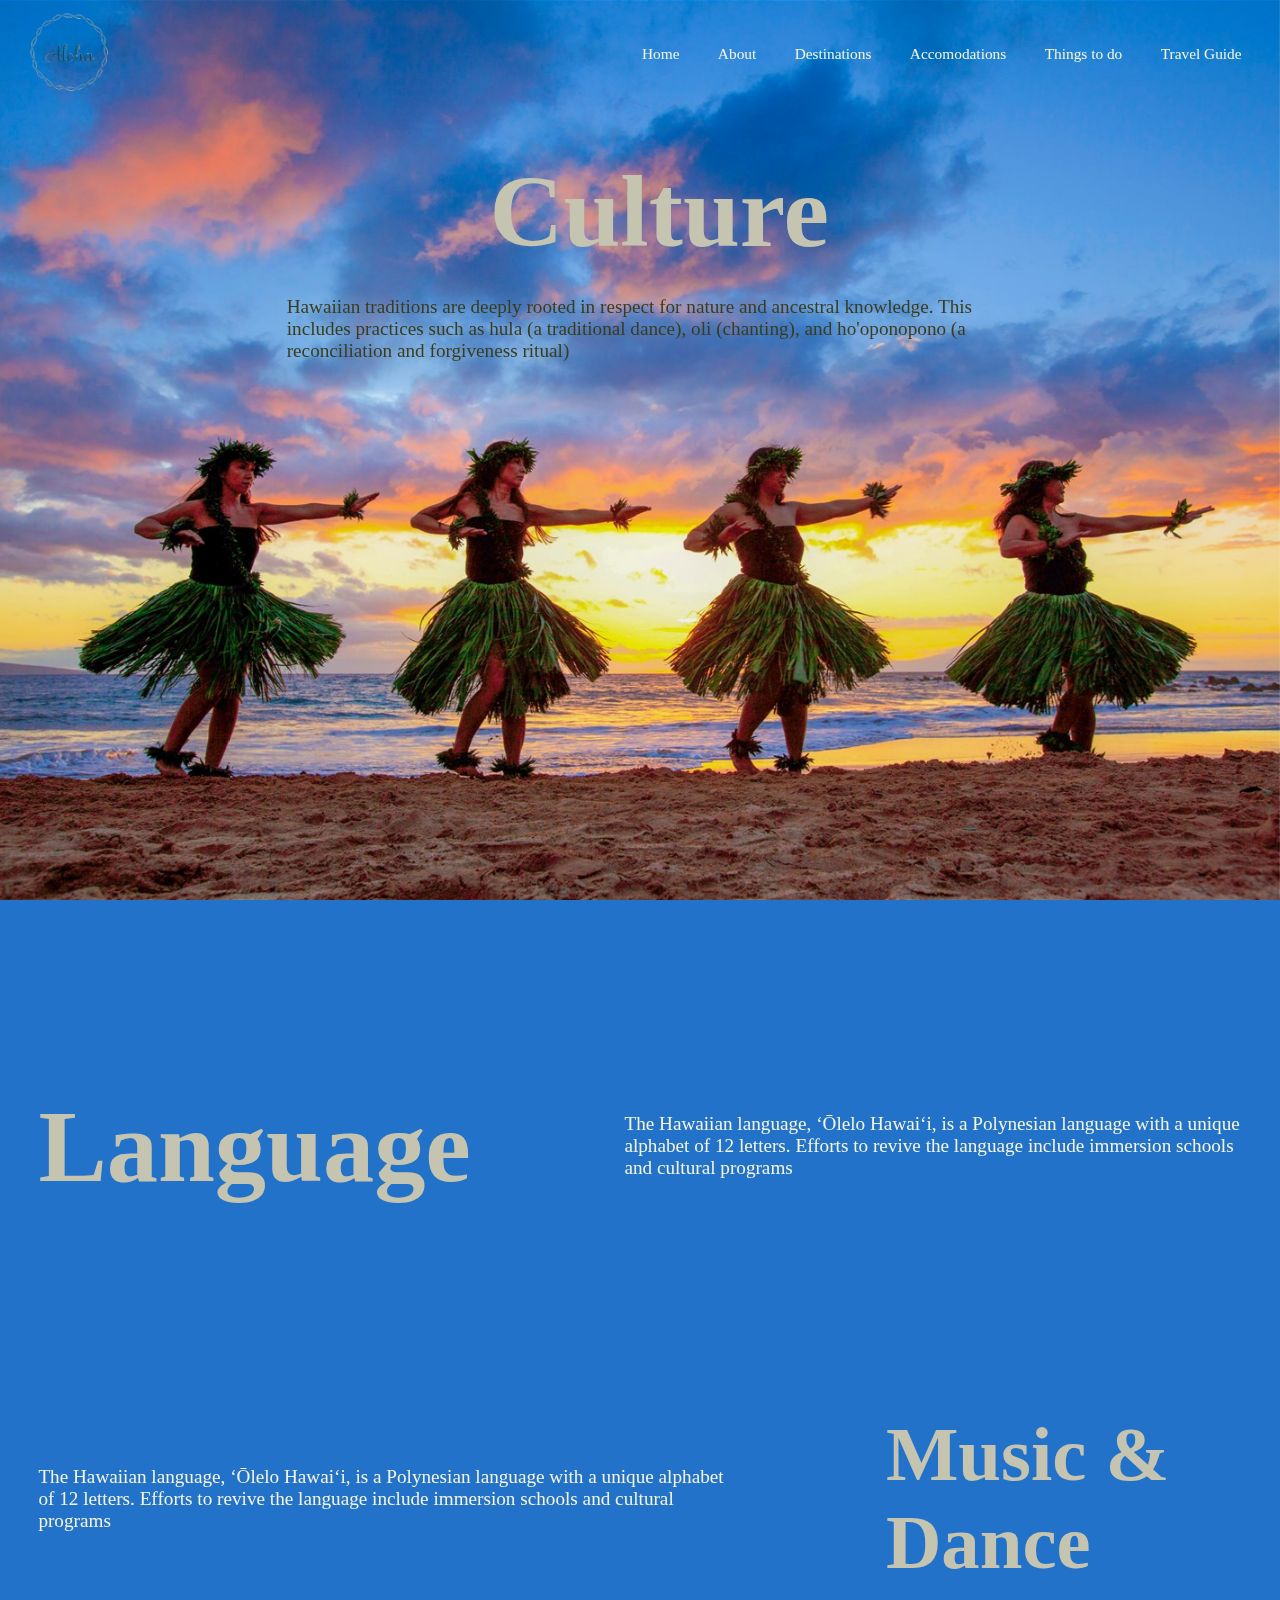
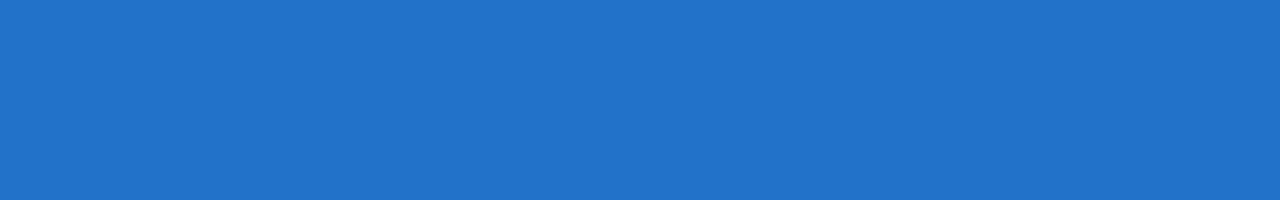
==== accomodations.html @ 01a37cb0 "update" ====
<!DOCTYPE html>
<html lang="en">
<head>
    <meta charset="UTF-8">
    <meta name="viewport" content="width=device-width, initial-scale=1.0">
    <title>Hawaii</title>
    <link rel="stylesheet" href="styles.css">

</head>
<body>

    <div id="main">
    
        <div id="page3">
            <img class="videobg" src="culture.jpeg" alt="dancing-women">
            
            <nav>
                <a><img src="Logo.png" alt="logo-of-hawaii"></a>
                <div class="nav-container">
                    <a class="anc" href="index.html">Home</a>
                    <div class="dropdown">
                    
                    <a class="anc" href="#">About</a>
                    <div class="dropdown-content">
                        <a class="anc" href="history.html">History</a>
                        <a class="anc" href="culture.html">Culture</a>
                    </div>
                </div>
                
                
                    <a class="anc" href="destinations.html">Destinations</a>
                    
                        
                    
                        <a class="anc" href="#">Accomodations</a>
                        
                        <div class="dropdown">
                            <a class="anc" href="#">Things to do</a>
                            <div class="dropdown-content">
                                <a class="anc" href="activities.html">Activities</a>
                                <a class="anc" href="food.html">Food and Dining</a>
                                <a class="anc" href="adventures.html">Adventures & Sports</a>
                            </div>
                        </div>
                
                            <div class="dropdown">
                                <a class="anc" href="#">Travel Guide</a>
                                <div class="dropdown-content">
                                    <a class="anc" href="travel.html">Travel Tips</a>
                                    <a class="anc" href="blogs.html">Blogs</a>
                                </div>
                            </div>
            
                
                </div>
                


            </nav>

            <div class="outcul">
            <div class="culcon">
                <h1 class="cul-h1">Culture</h1>

            <div class="tempcul">
            <!-- <img src="history.jpeg" alt="history"> -->
            <h2 class="cul-h2">Hawaiian traditions are deeply rooted in respect for nature and ancestral knowledge. This includes practices such as hula (a traditional dance), oli (chanting), and ho'oponopono (a reconciliation and forgiveness ritual)</h2>
                

            </div>
        </div>
    </div>
  

</div>

<div class="cul-ex">
    <div class="beautcul">
        <div class="culcon1">
            <h1 class="cul-h1">Language</h1>
            <div class="tempcul">
                <h2 class="cul-h2">The Hawaiian language, ʻŌlelo Hawaiʻi, is a Polynesian language with a unique alphabet of 12 letters. Efforts to revive the language include immersion schools and cultural programs
                </h2>
            </div>

        </div>

        <div class="culcon1">
            <h2 class="cul-h2">The Hawaiian language, ʻŌlelo Hawaiʻi, is a Polynesian language with a unique alphabet of 12 letters. Efforts to revive the language include immersion schools and cultural programs</h2>
                
            
            <div class="tempcul">
                 <h1 class="cul-h1-music">Music & Dance</h1>
                </div>
        </div>

    </div>
</div>








</div>

        </body>
        </html>
---- styles.css ----
*{
    margin: 0;
    padding: 0;
}




#page1{

   height: 100vh;

    position: relative;
    
   
 

}
.videobg{
    position: fixed; /* or absolute */
    top: 0;
    left: 0;
    width: 100%;
    height: 100%;
    object-fit: cover;
    z-index: -2;
}



.page2{

    min-height: 100vh;
    display: flex;
    justify-content: center;
    align-items: center;


}

.container{
    min-height: 100vh;
    display: flex;
    justify-content: center;
    align-items: center;
}

.containerpage1{
    width: 50%;
    display: flex;
    justify-content: center;
    align-items: center;
    flex-direction: column;
  

}
#main-text{
    font-size: 6vw;
    color: beige;
}

#side-text{
    font-size: 1vw;
    color: beige;
    font-weight: 500;
}

nav{
    display: flex;
    justify-content: space-between;
    width: 100vw;

    padding-top: 1vh;

    position: fixed;
    z-index: 100;
    height: 10vh;

}


nav img{
    height: 10vh;
    padding-left: 2vw;
 
}



nav a{
    text-decoration: none;
    color: beige;
    font-size: 1.2vw;
    border:  #fff; /* Add a white border */

    border-radius: 20px;
    z-index: 1000;
}
.anc:hover{
    color: white;
}

.nav-container{
    display: flex;
    align-items: center;
    gap : 3vw;
    padding: 3vw;
}



.animate-charcter
{
   text-transform: uppercase;
  background-image: linear-gradient(
    -225deg,
    #231557 0%,
    #44107a 29%,
    #ff1361 67%,
    #fff800 100%
  );
  background-size: auto auto;
  background-clip: border-box;
  background-size: 200% auto;
  color: #fff;
  background-clip: text;
  -webkit-background-clip: text;
  -webkit-text-fill-color: transparent;
  animation: textclip 2s linear infinite;
  display: inline-block;
  font-size: 5vw;


  
}


@keyframes textclip {
  to {
    background-position: 200% center;
  }
}



.dropdown {
    position: relative;
    display: inline-block;
  }
  
  .dropdown-content {
    display: none;
    min-width: 5vw;
    box-shadow: 0px 8px 16px 0px rgba(0,0,0,0.2);
  
  
    padding-top: 3vh;
    z-index: 1;
  }
  
  .dropdown:hover .dropdown-content {
    display: flex;
    flex-direction: column;
    position: absolute;
    justify-content: center;

    gap: 3vh;

  }
  .histcon{
    min-height: 100vh;
    display: flex;
    align-items: center;
    justify-content: center;
    gap: 15vw;
    padding-left: 5vw;
    padding-right: 5vw;
   
  }



  .histcon p{
    font-weight: 800;
    font-size: 1.5vw;
    color: beige;

  }
  .temphist h1{
    font-size: 2.5vw;
    color:beige;
    
  }

  .histcon img{
    width: 50%;
    height: 50%;
  }

#page3{
   
    min-height: 100vh;
    position: relative;
  }

.geog{
    min-height: 100vh;
    background-image: linear-gradient( rgb(196, 141, 3),rgba(255, 153, 0, 0.708));
    display: flex;
    justify-content: center;
    align-items: center;


}
#history-pic{
 
        position: fixed; 
        top: 0;
        left: 0;
        width: 100%;
        height: 100%;
        object-fit: cover;
        z-index: -2;


}
.temphist{
    display: flex;
    flex-direction: column;
    align-items: center;
    gap: 5vh;
    width: 60%;
    border: 5px ridge rgba(185, 123, 7, 0.764);
    border-radius: 20px;
    background-color: #a37217c0;
    padding: 2vw;
}
.geog p{
    font-weight: 800;
    font-size: 1.5vw;
    color: beige;

  }

  .temphist:hover{
    background-color:#ae6b00; ;
  }

  .culcon{
    display: flex;
    justify-content: center;
    align-items: center;
    flex-direction: column;
    min-height: 60vh;

    padding-left: 3vw;
  }
  .cul-h1{
    font-size: 8vw;
    color: rgb(196, 196, 177);
  }
  .outcul{
    min-height: 100vh;
  }

  .tempcul{
    display: flex;
    flex-direction: column;
    align-items: center;

    width: 60%;
    border: 0px ridge rgb(7, 155, 185);
    border-radius: 20px;
    padding: 2vw;
  }

  .cul-h2{
    font-size:1.5vw;
    font-weight: 500;
    color: rgb(60, 60, 29);

  }

  .culcon1{
    display: flex;
    justify-content: center;
    align-items: center;
    gap: 10vw;
    padding-left: 3vw;
  }


  .cul-ex{
    display: flex;
    background-color: rgba(2, 94, 193, 0.876);
    min-height: 100vh;
  }
  .cul-ex h2{
    color: beige;
  }
  .beautcul{

    min-height: 100vh;
    gap: 20vh;
    display: flex;
    flex-direction: column;
    justify-content: center;
    align-items: center;
  }
  .cul-h1-music{
    font-size: 6vw;
    color: rgb(196, 196, 177);

  }
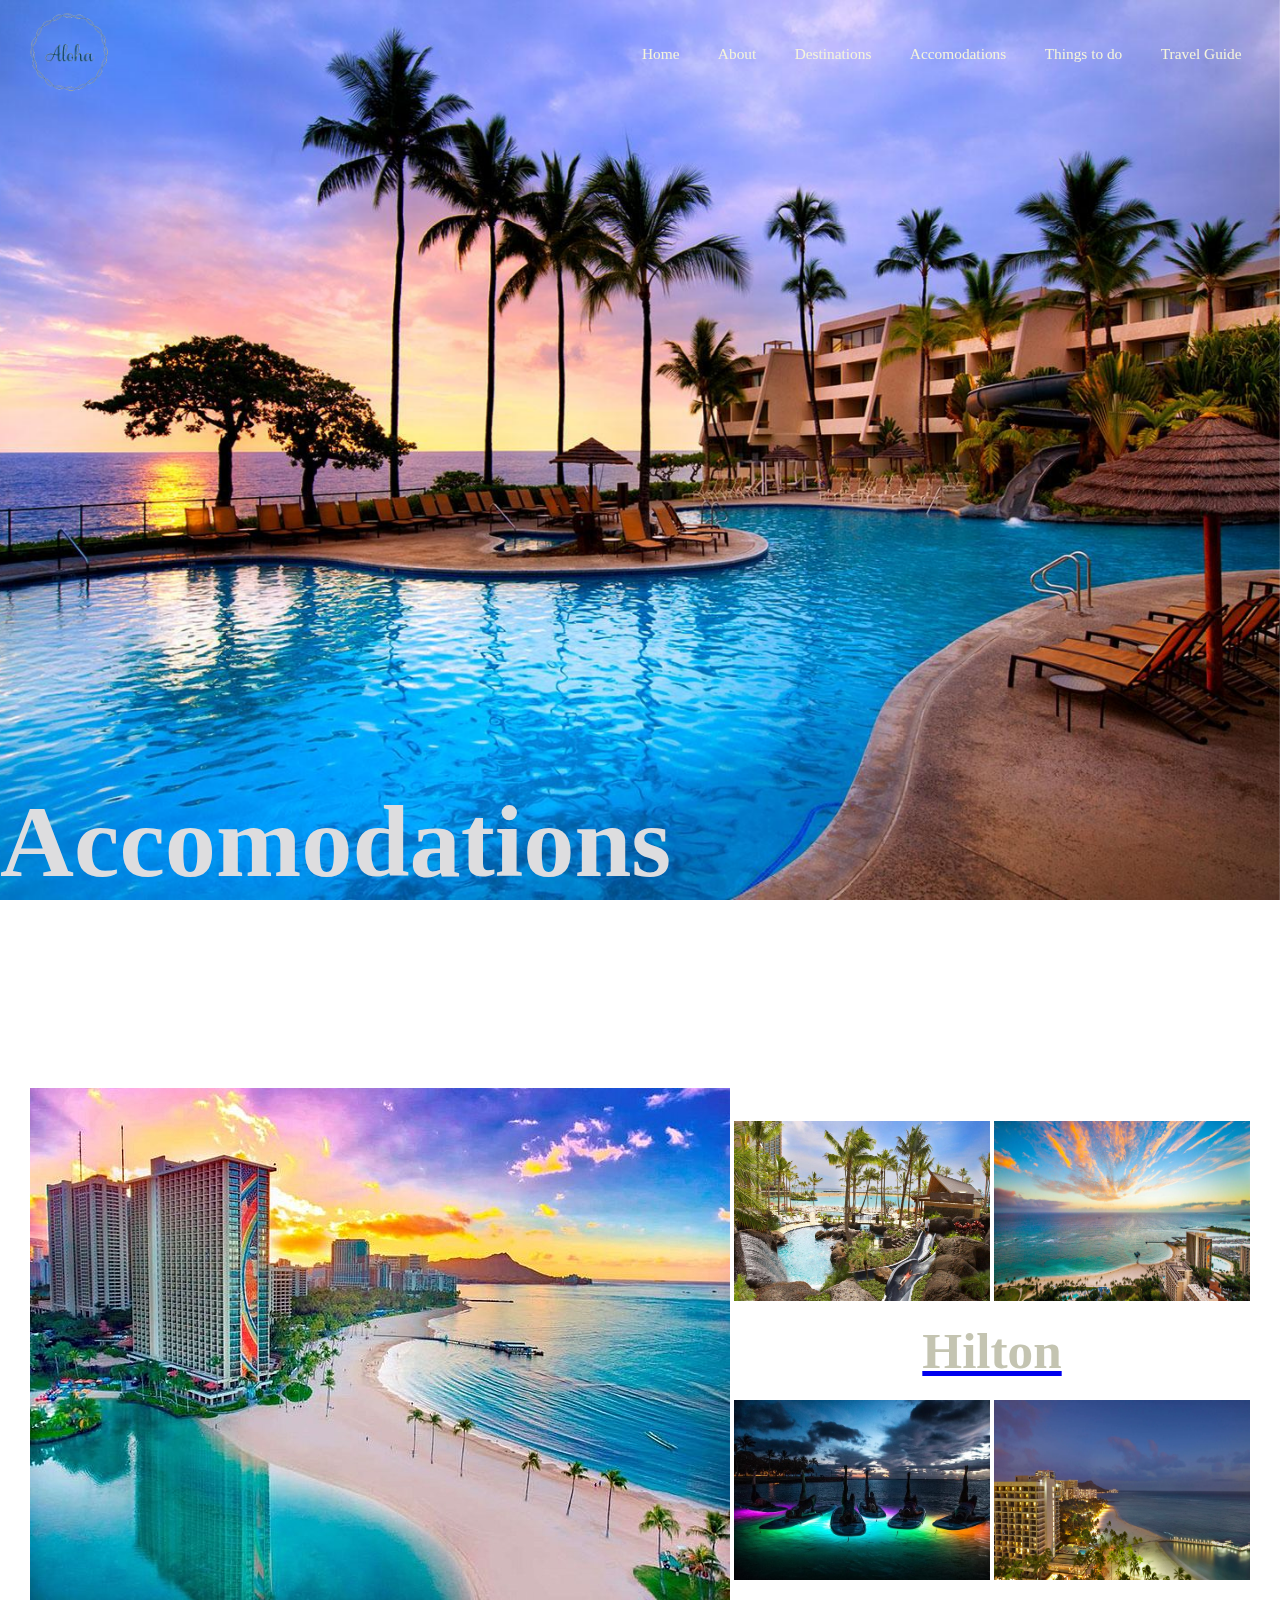
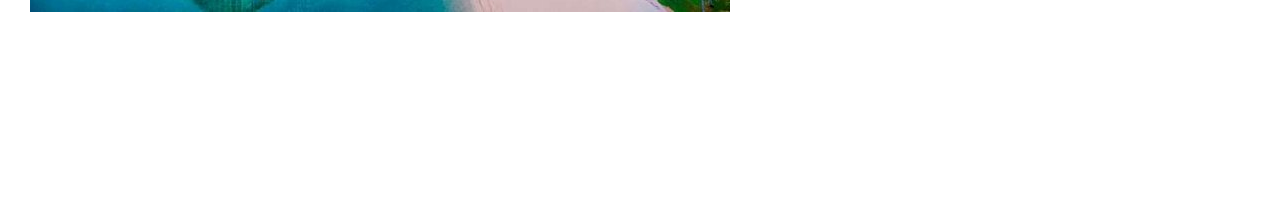
==== commit 981eadbb: "hilton added" ====
--- a/accomodations.html
+++ b/accomodations.html
@@ -1,112 +1,84 @@
+<!DOCTYPE html>
+<html lang="en">
+   <head>
+      <meta charset="UTF-8">
+      <meta name="viewport" content="width=device-width, initial-scale=1.0">
+      <title>Hawaii</title>
+      <link rel="stylesheet" href="styles.css">
+   </head>
+   <body>
+      <div id="main">
+         <div id="page3">
+            <img class="videobg" src="accomodation.jpeg" alt="dancing-women">
+            <nav>
+               <a><img src="Logo.png" alt="logo-of-hawaii"></a>
+               <div class="nav-container">
+                  <a class="anc" href="index.html">Home</a>
+                  <div class="dropdown">
+                     <a class="anc" href="#">About</a>
+                     <div class="dropdown-content">
+                        <a class="anc" href="history.html">History</a>
+                        <a class="anc" href="culture.html">Culture</a>
+                     </div>
+                  </div>
+                  <a class="anc" href="destinations.html">Destinations</a>
+                  <a class="anc" href="#">Accomodations</a>
+                  <div class="dropdown">
+                     <a class="anc" href="#">Things to do</a>
+                     <div class="dropdown-content">
+                        <a class="anc" href="activities.html">Activities</a>
+                        <a class="anc" href="food.html">Food and Dining</a>
+                        <a class="anc" href="adventures.html">Adventures & Sports</a>
+                     </div>
+                  </div>
+                  <div class="dropdown">
+                     <a class="anc" href="#">Travel Guide</a>
+                     <div class="dropdown-content">
+                        <a class="anc" href="travel.html">Travel Tips</a>
+                        <a class="anc" href="blogs.html">Blogs</a>
+                     </div>
+                  </div>
+               </div>
+            </nav>
+
+            <div class="outaccom">
+               <div class="accomcon">
+                  <h1 class="cul-h1">Accomodations</h1>
+               </div>
+            </div>
+         </div>
 
 
-<!DOCTYPE html>
-<html lang="en">
-<head>
-    <meta charset="UTF-8">
-    <meta name="viewport" content="width=device-width, initial-scale=1.0">
-    <title>Hawaii</title>
-    <link rel="stylesheet" href="styles.css">
+         <div class="accom-ex">
+            <div class="beauthil">
+            
+                <img id="hilton" src="hilton.jpeg" alt="history">
+                
+                <div class="hil">
+                
+                    <div class="hil1">
+                    <img src="hilton1.jpeg" alt="hotel">
+                    <img src="hilton2.jpeg" alt="hotel-skyline">
+                    </div>
 
-</head>
-<body>
-
-    <div id="main">
-    
-        <div id="page3">
-            <img class="videobg" src="culture.jpeg" alt="dancing-women">
+                <a href="https://www.hilton.com/en/locations/usa/hawaii/"><h2>Hilton</h2></a>
+                    <div class="hil2">
+                    <img src="hilton3.jpeg" alt="hotel">
+                    <img src="hilton4.webp" alt="hotel-skyline">
+                
+                    </div>
             
-            <nav>
-                <a><img src="Logo.png" alt="logo-of-hawaii"></a>
-                <div class="nav-container">
-                    <a class="anc" href="index.html">Home</a>
-                    <div class="dropdown">
-                    
-                    <a class="anc" href="#">About</a>
-                    <div class="dropdown-content">
-                        <a class="anc" href="history.html">History</a>
-                        <a class="anc" href="culture.html">Culture</a>
-                    </div>
                 </div>
-                
-                
-                    <a class="anc" href="destinations.html">Destinations</a>
-                    
-                        
-                    
-                        <a class="anc" href="#">Accomodations</a>
-                        
-                        <div class="dropdown">
-                            <a class="anc" href="#">Things to do</a>
-                            <div class="dropdown-content">
-                                <a class="anc" href="activities.html">Activities</a>
-                                <a class="anc" href="food.html">Food and Dining</a>
-                                <a class="anc" href="adventures.html">Adventures & Sports</a>
-                            </div>
-                        </div>
-                
-                            <div class="dropdown">
-                                <a class="anc" href="#">Travel Guide</a>
-                                <div class="dropdown-content">
-                                    <a class="anc" href="travel.html">Travel Tips</a>
-                                    <a class="anc" href="blogs.html">Blogs</a>
-                                </div>
-                            </div>
             
-                
-                </div>
-                
-
-
-            </nav>
-
-            <div class="outcul">
-            <div class="culcon">
-                <h1 class="cul-h1">Culture</h1>
-
-            <div class="tempcul">
-            <!-- <img src="history.jpeg" alt="history"> -->
-            <h2 class="cul-h2">Hawaiian traditions are deeply rooted in respect for nature and ancestral knowledge. This includes practices such as hula (a traditional dance), oli (chanting), and ho'oponopono (a reconciliation and forgiveness ritual)</h2>
-                
-
-            </div>
-        </div>
-    </div>
-  
-
-</div>
-
-<div class="cul-ex">
-    <div class="beautcul">
-        <div class="culcon1">
-            <h1 class="cul-h1">Language</h1>
-            <div class="tempcul">
-                <h2 class="cul-h2">The Hawaiian language, ʻŌlelo Hawaiʻi, is a Polynesian language with a unique alphabet of 12 letters. Efforts to revive the language include immersion schools and cultural programs
-                </h2>
             </div>
 
+          
+            
+         
+        
         </div>
-
-        <div class="culcon1">
-            <h2 class="cul-h2">The Hawaiian language, ʻŌlelo Hawaiʻi, is a Polynesian language with a unique alphabet of 12 letters. Efforts to revive the language include immersion schools and cultural programs</h2>
-                
-            
-            <div class="tempcul">
-                 <h1 class="cul-h1-music">Music & Dance</h1>
-                </div>
-        </div>
-
+      
+        
     </div>
-</div>
-
-
-
-
-
-
-
-
-</div>
-
-        </body>
-        </html>+   </body>
+</html>--- a/styles.css
+++ b/styles.css
@@ -311,4 +311,70 @@
     font-size: 6vw;
     color: rgb(196, 196, 177);
 
-  }+  }
+
+.outaccom{
+  min-height: 100vh;
+  display: flex;
+  align-items: flex-end;
+}
+.outaccom h1{
+  color: #dddddf;
+  font-family:Cambria, Cochin, Georgia, Times, 'Times New Roman', serif
+}
+
+.hil1{
+  display: flex;
+
+
+}
+.hil1 img{
+  width: 20vw;
+  height: 20vh;
+}
+.hil2{
+  display: flex;
+
+
+}
+.hil2 img{
+  width: 20vw;
+  height: 20vh;
+}
+
+
+
+
+
+.hil{
+  display: flex;
+  flex-direction: column;
+  gap: 2vh;
+  align-items: center;
+}
+.hil h2{
+  font-size: 4vw;
+  color: rgb(196, 196, 177);
+
+}
+
+.accomex{
+  min-height: 100vh;
+
+  background-color: rgba(2, 94, 193, 0.876);
+ 
+}
+.beauthil{
+  display: flex;
+  min-height: 100vh;
+  justify-content: center;
+  align-items: center;
+  flex-direction: row;
+
+}
+
+.beauthil img{
+
+  border: 2px solid white;
+
+}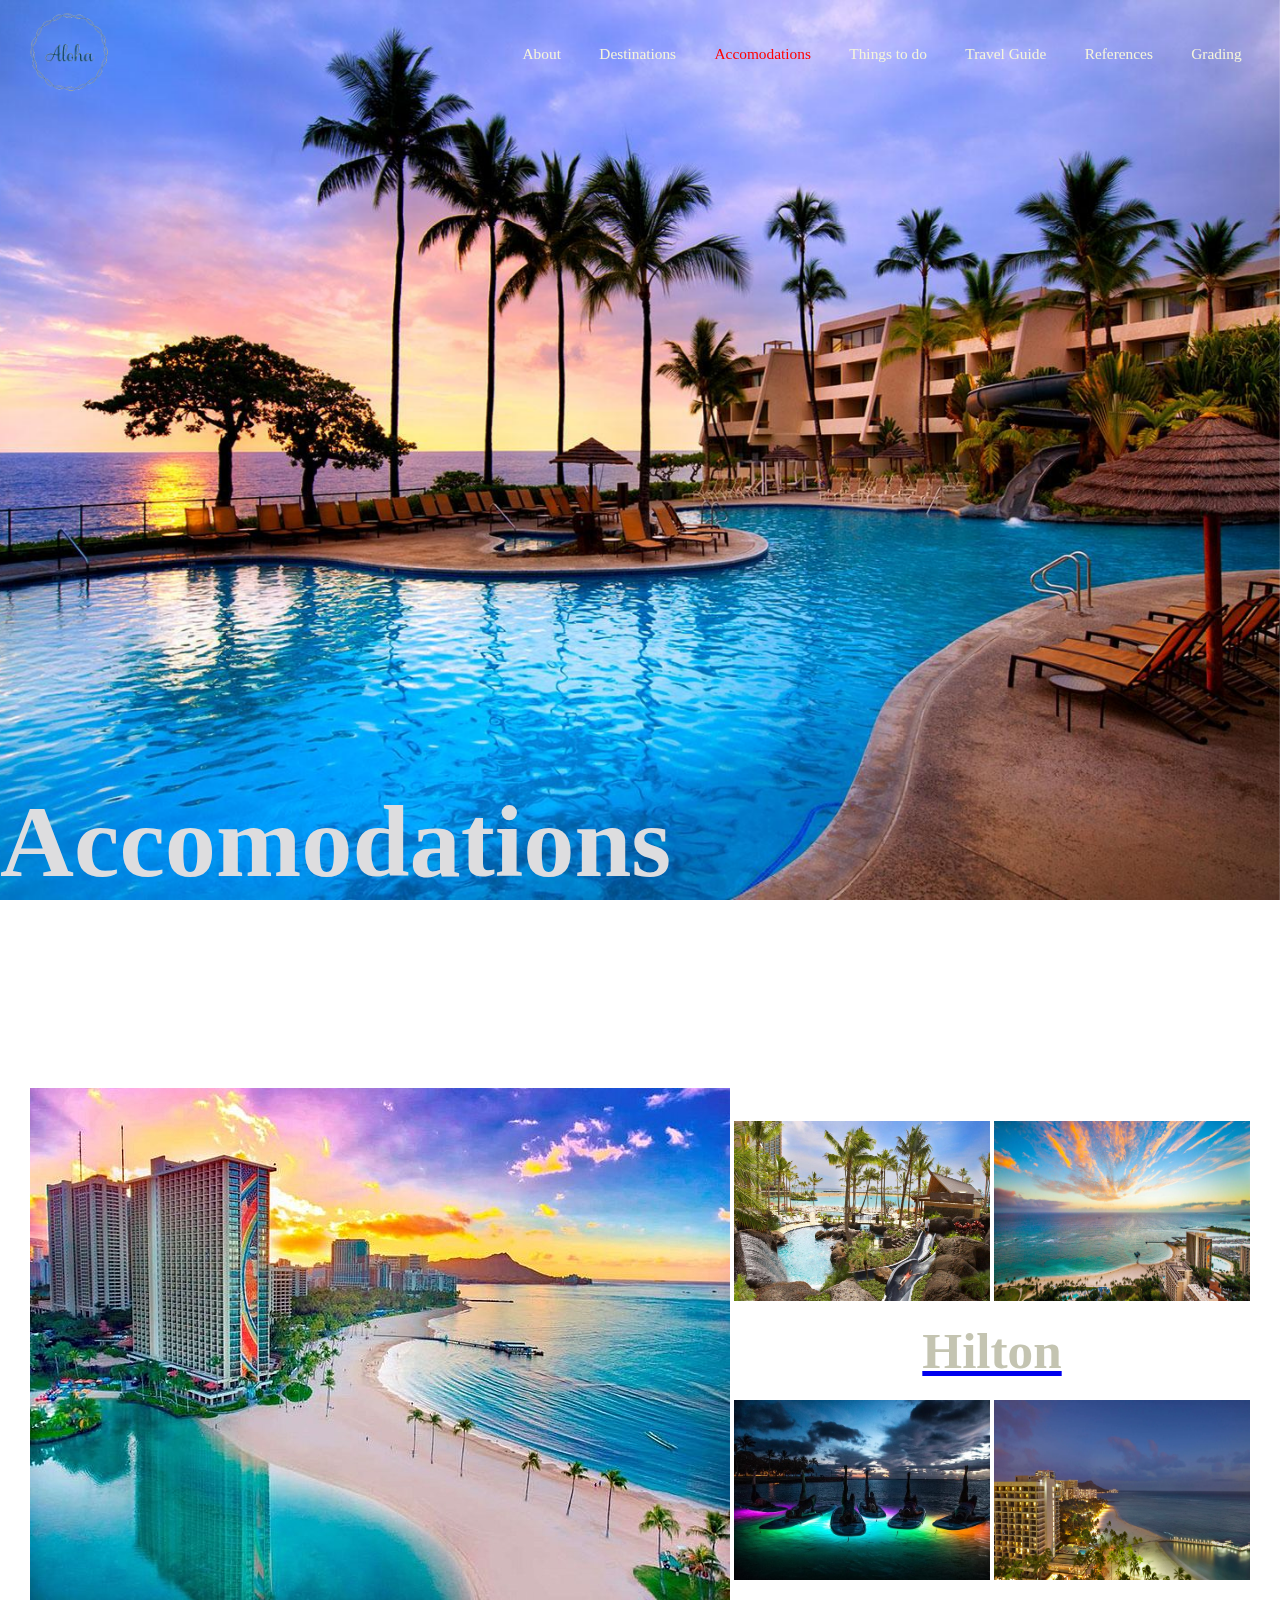
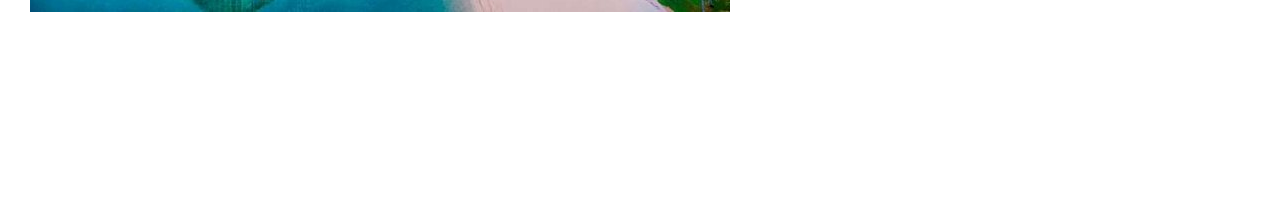
==== commit 84bcca9d: "loads of changes" ====
--- a/accomodations.html
+++ b/accomodations.html
@@ -4,43 +4,59 @@
       <meta charset="UTF-8">
       <meta name="viewport" content="width=device-width, initial-scale=1.0">
       <title>Hawaii</title>
-      <link rel="stylesheet" href="styles.css">
+      <link rel="stylesheet" href="css/styles.css">
    </head>
    <body>
       <div id="main">
          <div id="page3">
-            <img class="videobg" src="accomodation.jpeg" alt="dancing-women">
+            <img class="videobg" src="media/images/accomodation.jpeg" alt="dancing-women">
+            
             <nav>
-               <a><img src="Logo.png" alt="logo-of-hawaii"></a>
+               <a><img src="media/images/Logo.png" alt="logo-of-hawaii"></a>
                <div class="nav-container">
-                  <a class="anc" href="index.html">Home</a>
-                  <div class="dropdown">
-                     <a class="anc" href="#">About</a>
-                     <div class="dropdown-content">
-                        <a class="anc" href="history.html">History</a>
-                        <a class="anc" href="culture.html">Culture</a>
-                     </div>
-                  </div>
-                  <a class="anc" href="destinations.html">Destinations</a>
-                  <a class="anc" href="#">Accomodations</a>
-                  <div class="dropdown">
-                     <a class="anc" href="#">Things to do</a>
-                     <div class="dropdown-content">
-                        <a class="anc" href="activities.html">Activities</a>
-                        <a class="anc" href="food.html">Food and Dining</a>
-                        <a class="anc" href="adventures.html">Adventures & Sports</a>
-                     </div>
-                  </div>
-                  <div class="dropdown">
-                     <a class="anc" href="#">Travel Guide</a>
-                     <div class="dropdown-content">
-                        <a class="anc" href="travel.html">Travel Tips</a>
-                        <a class="anc" href="blogs.html">Blogs</a>
-                     </div>
-                  </div>
+                   <div class="dropdown">
+                   <a class="anc" href="#">About</a>
+                   <div class="dropdown-content">
+                       <a class="anc" href="history.html">History</a>
+                       <a class="anc" href="culture.html">Culture</a>
+                   </div>
                </div>
-            </nav>
+               
+               <div class="dropdown">
+                   <a class="anc" href="#">Destinations</a>
+                   <div class="dropdown-content">
+                       <a class="anc" href="maui.html">Maui</a>
+                       <a class="anc" href="oahu.html">Oahu</a>
+                   </div>
+               </div>
+               
+                       <a id="active-a"  class="anc" href="accomodations.html">Accomodations</a>
+                    
+                       <div class="dropdown">
+                           <a class="anc" href="#">Things to do</a>
+                           <div class="dropdown-content">
+                               <a class="anc" href="activities.html">Activities</a>
+                               <a class="anc" href="food.html">Food and Dining</a>
+                               <a class="anc" href="adventures.html">Adventures & Sports</a>
+                           </div>
+                       </div>
+               
+                           <div class="dropdown">
+                               <a class="anc" href="#">Travel Guide</a>
+                               <div class="dropdown-content">
+                                   <a class="anc" href="#">Travel Tips</a>
+                                   <a class="anc" href="#">Blogs</a>
+                               </div>
+                           </div>
 
+                           <a class="anc" href="references.html">References</a>
+                           <a class="anc" href="grading.html">Grading</a>
+               
+               </div>
+              
+
+
+           </nav>
             <div class="outaccom">
                <div class="accomcon">
                   <h1 class="cul-h1">Accomodations</h1>
@@ -52,19 +68,19 @@
          <div class="accom-ex">
             <div class="beauthil">
             
-                <img id="hilton" src="hilton.jpeg" alt="history">
+                <img id="hilton" src="media/images/hilton.jpeg" alt="history">
                 
                 <div class="hil">
                 
                     <div class="hil1">
-                    <img src="hilton1.jpeg" alt="hotel">
-                    <img src="hilton2.jpeg" alt="hotel-skyline">
+                    <img src="media/images/hilton1.jpeg" alt="hotel">
+                    <img src="media/images/hilton2.jpeg" alt="hotel-skyline">
                     </div>
 
                 <a href="https://www.hilton.com/en/locations/usa/hawaii/"><h2>Hilton</h2></a>
                     <div class="hil2">
-                    <img src="hilton3.jpeg" alt="hotel">
-                    <img src="hilton4.webp" alt="hotel-skyline">
+                    <img src="media/images/hilton3.jpeg" alt="hotel">
+                    <img src="media/images/hilton4.webp" alt="hotel-skyline">
                 
                     </div>
             
--- a/css/styles.css
+++ b/css/styles.css
@@ -0,0 +1,449 @@
+*{
+    margin: 0;
+    padding: 0;
+}
+
+
+
+#active-a{
+  color:red
+}
+#page1{
+
+   height: 100vh;
+
+    position: relative;
+    
+   
+ 
+
+}
+.videobg{
+    position: fixed; /* or absolute */
+    top: 0;
+    left: 0;
+    width: 100%;
+    height: 100%;
+    object-fit: cover;
+    z-index: -2;
+}
+
+
+
+.page2{
+
+    min-height: 100vh;
+    display: flex;
+    justify-content: center;
+    align-items: center;
+
+
+}
+
+.container{
+    min-height: 100vh;
+    display: flex;
+    justify-content: center;
+    align-items: center;
+}
+
+.containerpage1{
+    width: 50%;
+    display: flex;
+    justify-content: center;
+    align-items: center;
+    flex-direction: column;
+  
+
+}
+#main-text{
+    font-size: 6vw;
+    color: beige;
+}
+
+#side-text{
+    font-size: 1vw;
+    color: beige;
+    font-weight: 500;
+}
+
+nav{
+    display: flex;
+    justify-content: space-between;
+    width: 100vw;
+
+    padding-top: 1vh;
+
+    position: fixed;
+    z-index: 100;
+    height: 10vh;
+
+}
+
+
+nav img{
+    height: 10vh;
+    padding-left: 2vw;
+ 
+}
+
+
+
+nav a{
+    text-decoration: none;
+    color: beige;
+    font-size: 1.2vw;
+    border:  #fff; /* Add a white border */
+
+    border-radius: 20px;
+    z-index: 1000;
+}
+.anc:hover{
+    color: white;
+}
+
+.nav-container{
+    display: flex;
+    align-items: center;
+    gap : 3vw;
+    padding: 3vw;
+}
+
+
+
+.animate-charcter
+{
+   text-transform: uppercase;
+  background-image: linear-gradient(
+    -225deg,
+    #231557 0%,
+    #44107a 29%,
+    #ff1361 67%,
+    #fff800 100%
+  );
+  background-size: auto auto;
+  background-clip: border-box;
+  background-size: 200% auto;
+  color: #fff;
+  background-clip: text;
+  -webkit-background-clip: text;
+  -webkit-text-fill-color: transparent;
+  animation: textclip 2s linear infinite;
+  display: inline-block;
+  font-size: 5vw;
+
+
+  
+}
+
+
+@keyframes textclip {
+  to {
+    background-position: 200% center;
+  }
+}
+
+
+
+.dropdown {
+    position: relative;
+    display: inline-block;
+  }
+  
+  .dropdown-content {
+    display: none;
+    min-width: 5vw;
+    box-shadow: 0px 8px 16px 0px rgba(0,0,0,0.2);
+  
+  
+    padding-top: 3vh;
+    z-index: 1;
+  }
+  
+  .dropdown:hover .dropdown-content {
+    display: flex;
+    flex-direction: column;
+    position: absolute;
+    justify-content: center;
+
+    gap: 3vh;
+
+  }
+  .histcon{
+    min-height: 100vh;
+    display: flex;
+    align-items: center;
+    justify-content: center;
+    gap: 15vw;
+    padding-left: 5vw;
+    padding-right: 5vw;
+   
+  }
+
+
+
+  .histcon p{
+    font-weight: 800;
+    font-size: 1.5vw;
+    color: beige;
+
+  }
+  .temphist h1{
+    font-size: 2.5vw;
+    color:beige;
+    
+  }
+
+  .histcon img{
+    width: 50%;
+    height: 50%;
+  }
+
+#page3{
+   
+    min-height: 100vh;
+    position: relative;
+  }
+
+.geog{
+    min-height: 100vh;
+    background-image: linear-gradient( rgb(196, 141, 3),rgba(255, 153, 0, 0.708));
+    display: flex;
+    justify-content: center;
+    align-items: center;
+
+
+}
+#history-pic{
+ 
+        position: fixed; 
+        top: 0;
+        left: 0;
+        width: 100%;
+        height: 100%;
+        object-fit: cover;
+        z-index: -2;
+
+
+}
+.temphist{
+    display: flex;
+    flex-direction: column;
+    align-items: center;
+    gap: 5vh;
+    width: 60%;
+    border: 5px ridge rgba(185, 123, 7, 0.764);
+    border-radius: 20px;
+    background-color: #a37217c0;
+    padding: 2vw;
+}
+.geog p{
+    font-weight: 800;
+    font-size: 1.5vw;
+    color: beige;
+
+  }
+
+  .temphist:hover{
+    background-color:#ae6b00; ;
+  }
+
+  .culcon{
+    display: flex;
+    justify-content: center;
+    align-items: center;
+    flex-direction: column;
+    min-height: 60vh;
+
+    padding-left: 3vw;
+  }
+  .cul-h1{
+    font-size: 8vw;
+    color: rgb(196, 196, 177);
+  }
+  .outcul{
+    min-height: 100vh;
+  }
+
+  .tempcul{
+    display: flex;
+    flex-direction: column;
+    align-items: center;
+
+    width: 60%;
+    border: 0px ridge rgb(7, 155, 185);
+    border-radius: 20px;
+    padding: 2vw;
+  }
+
+  .cul-h2{
+    font-size:1.5vw;
+    font-weight: 500;
+    color: rgb(60, 60, 29);
+
+  }
+
+  .culcon1{
+    display: flex;
+    justify-content: center;
+    align-items: center;
+    gap: 10vw;
+    padding-left: 3vw;
+  }
+
+
+  .cul-ex{
+    display: flex;
+    background-color: rgba(2, 94, 193, 0.876);
+    min-height: 100vh;
+  }
+  .cul-ex h2{
+    color: beige;
+  }
+  .beautcul{
+
+    min-height: 100vh;
+    gap: 20vh;
+    display: flex;
+    flex-direction: column;
+    justify-content: center;
+    align-items: center;
+  }
+  .cul-h1-music{
+    font-size: 6vw;
+    color: rgb(196, 196, 177);
+
+  }
+
+.outaccom{
+  min-height: 100vh;
+  display: flex;
+  align-items: flex-end;
+}
+.outaccom h1{
+  color: #dddddf;
+  font-family:Cambria, Cochin, Georgia, Times, 'Times New Roman', serif
+}
+
+.hil1{
+  display: flex;
+
+
+}
+.hil1 img{
+  width: 20vw;
+  height: 20vh;
+}
+.hil2{
+  display: flex;
+
+
+}
+.hil2 img{
+  width: 20vw;
+  height: 20vh;
+}
+
+
+
+
+
+.hil{
+  display: flex;
+  flex-direction: column;
+  gap: 2vh;
+  align-items: center;
+}
+.hil h2{
+  font-size: 4vw;
+  color: rgb(196, 196, 177);
+
+}
+
+.accomex{
+  min-height: 100vh;
+
+  background-color: rgba(2, 94, 193, 0.876);
+ 
+}
+.beauthil{
+  display: flex;
+  min-height: 100vh;
+  justify-content: center;
+  align-items: center;
+  flex-direction: row;
+
+}
+
+.beauthil img{
+
+  border: 2px solid white;
+
+}
+.maui{
+ height: 100vh;
+}
+
+
+.mauicontainer{
+  display: flex;
+  height: 100vh;
+  align-items: flex-end;
+  padding-left: 10vw;
+
+
+}
+
+.maui2{
+  display: flex;
+min-height: 100vh;
+background-image: linear-gradient(rgba(0, 128, 0, 0.391),rgb(6, 83, 0));
+justify-content: center;
+align-items: center;
+gap: 10vw;
+padding: 3vw;
+}
+
+.maui2 img{
+  height: 15vw;
+  width: 25vw;
+  border: 5px ridge ;
+}
+
+.maui h1{
+  font-size: 10vw;
+  color: beige;
+  font-weight: 800;
+  text-shadow: 2px 2px #a8a8a8;
+
+}
+
+.maui p{
+  font-size: 1.5vw;
+  color: beige;
+
+}
+
+.oahu{
+  min-height: 100vh;
+   min-width: 100vw;
+ 
+ }
+
+.oahu h1{
+  font-size: 10vw;
+  color: beige;
+  font-weight: 800;
+  text-shadow: 2px 2px #a8a8a8;
+}
+
+.oahucontainer{
+  display: flex;
+  min-height: 100vh;
+justify-content: center;
+flex-direction: column;
+padding-top: 20vh;
+width: 40%;
+  
+  padding-left: 10vw;
+}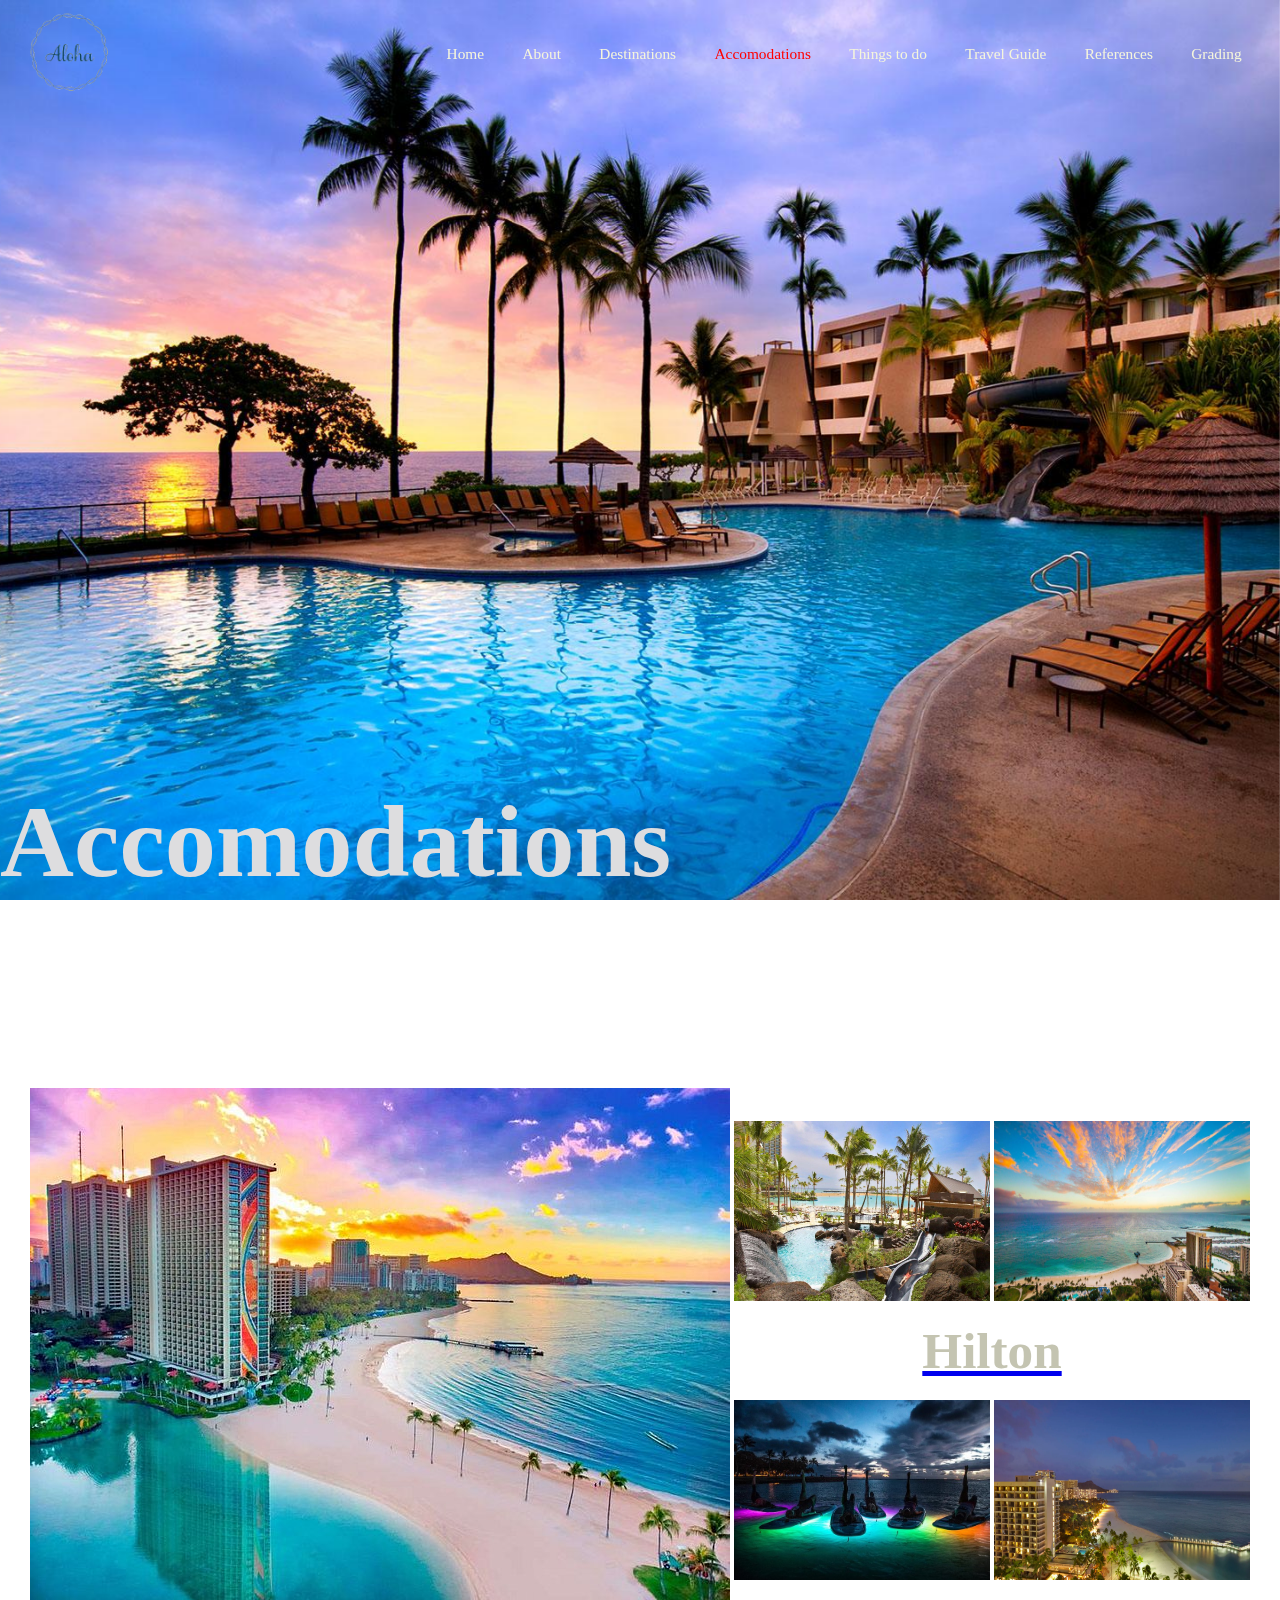
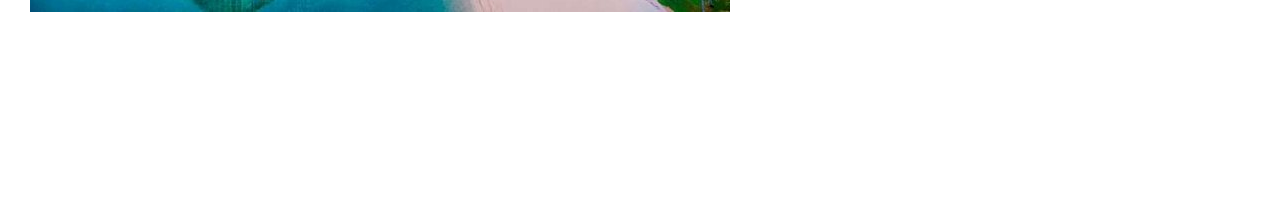
==== commit 1912d324: "update midnight" ====
--- a/accomodations.html
+++ b/accomodations.html
@@ -3,7 +3,7 @@
    <head>
       <meta charset="UTF-8">
       <meta name="viewport" content="width=device-width, initial-scale=1.0">
-      <title>Hawaii</title>
+      <title>Accomodation Hawaii</title>
       <link rel="stylesheet" href="css/styles.css">
    </head>
    <body>
@@ -12,51 +12,53 @@
             <img class="videobg" src="media/images/accomodation.jpeg" alt="dancing-women">
             
             <nav>
-               <a><img src="media/images/Logo.png" alt="logo-of-hawaii"></a>
-               <div class="nav-container">
-                   <div class="dropdown">
-                   <a class="anc" href="#">About</a>
-                   <div class="dropdown-content">
-                       <a class="anc" href="history.html">History</a>
-                       <a class="anc" href="culture.html">Culture</a>
-                   </div>
-               </div>
+   
+                <a href="index.html"><img src="media/images/Logo.png" alt="logo-of-hawaii"></a>
+                <div class="nav-container">
+                 <a class="anc" href="index.html">Home</a>
+                    <div class="dropdown">
+                    <a class="anc" href="#">About</a>
+                    <div class="dropdown-content">
+                        <a class="anc" href="history.html">History</a>
+                        <a class="anc" href="culture.html">Culture</a>
+                    </div>
+                </div>
+                
+                <div class="dropdown">
+                    <a class="anc" href="#">Destinations</a>
+                    <div class="dropdown-content">
+                        <a class="anc" href="maui.html">Maui</a>
+                        <a class="anc" href="oahu.html">Oahu</a>
+                    </div>
+                </div>
+                
+                        <a id="active-a"  class="anc" href="accomodations.html">Accomodations</a>
+                     
+                        <div class="dropdown">
+                            <a class="anc" href="#">Things to do</a>
+                            <div class="dropdown-content">
+                                <a class="anc" href="activities.html">Activities</a>
+                                <a class="anc" href="food.html">Food and Dining</a>
+                                <a class="anc" href="adventures.html">Adventures & Sports</a>
+                            </div>
+                        </div>
+                
+                            <div class="dropdown">
+                                <a class="anc" href="#">Travel Guide</a>
+                                <div class="dropdown-content">
+                                    <a class="anc" href="travel.html">Travel Tips</a>
+                                    <a class="anc" href="blogs.html">Blogs</a>
+                                </div>
+                            </div>
+       
+                            <a class="anc" href="references.html">References</a>
+                            <a class="anc" href="grading.html">Grading</a>
+                
+                </div>
                
-               <div class="dropdown">
-                   <a class="anc" href="#">Destinations</a>
-                   <div class="dropdown-content">
-                       <a class="anc" href="maui.html">Maui</a>
-                       <a class="anc" href="oahu.html">Oahu</a>
-                   </div>
-               </div>
-               
-                       <a id="active-a"  class="anc" href="accomodations.html">Accomodations</a>
-                    
-                       <div class="dropdown">
-                           <a class="anc" href="#">Things to do</a>
-                           <div class="dropdown-content">
-                               <a class="anc" href="activities.html">Activities</a>
-                               <a class="anc" href="food.html">Food and Dining</a>
-                               <a class="anc" href="adventures.html">Adventures & Sports</a>
-                           </div>
-                       </div>
-               
-                           <div class="dropdown">
-                               <a class="anc" href="#">Travel Guide</a>
-                               <div class="dropdown-content">
-                                   <a class="anc" href="#">Travel Tips</a>
-                                   <a class="anc" href="#">Blogs</a>
-                               </div>
-                           </div>
-
-                           <a class="anc" href="references.html">References</a>
-                           <a class="anc" href="grading.html">Grading</a>
-               
-               </div>
-              
-
-
-           </nav>
+       
+       
+            </nav>
             <div class="outaccom">
                <div class="accomcon">
                   <h1 class="cul-h1">Accomodations</h1>
--- a/css/styles.css
+++ b/css/styles.css
@@ -446,4 +446,355 @@
 width: 40%;
   
   padding-left: 10vw;
+}
+
+
+.oahuextend{
+  min-height: 100vh;
+background-image: linear-gradient(rgb(0, 103, 172),rgba(0, 128, 0, 0.715));
+
+}
+
+
+/* Activities */
+
+.activity-header {
+  display: flex;
+  justify-content: center;
+  align-items: center;
+  min-height: 100vh;
+
+
+}
+.act{
+  background-color: rgba(0, 0, 0, 0.5); /* Adjust transparency as needed */
+  border: 2px solid #333; /* dark border */
+  padding: 20px;
+  margin: 20px;
+
+
+}
+h3 {
+  font-size: 4.5vw;
+  color: beige;
+  margin: 0; /* Removes default margin from the h3 tag */
+}
+
+.acti{
+  min-height: 100vh;
+  background-image: linear-gradient( rgb(175, 175, 128),rgba(0, 0, 0, 0.5));
+
+
+}
+
+/* New CSS for the Flip Cards Grid */
+.flip-card-container {
+  display: grid;
+  grid-template-columns: repeat(3, 1fr);
+  gap: 10px;
+  padding: 10px;
+}
+
+.flip-card {
+  background-color: transparent;
+  width: 300px;
+  height: 300px;
+  perspective: 1000px;
+  margin: auto;
+}
+
+.flip-card-inner {
+  position: relative;
+  width: 100%;
+  height: 100%;
+  text-align: center;
+  transition: transform 0.6s;
+  transform-style: preserve-3d;
+  box-shadow: 0 4px 8px 0 rgba(0,0,0,0.2);
+}
+
+.flip-card:hover .flip-card-inner {
+  transform: rotateY(180deg);
+}
+
+.flip-card-front, .flip-card-back {
+  position: absolute;
+  width: 100%;
+  height: 100%;
+  backface-visibility: hidden;
+}
+
+.flip-card-front {
+  background-color: #bbb;
+  color: black;
+  display: flex;
+  justify-content: center;
+  align-items: center;
+  flex-direction: column;
+}
+
+.flip-card-front img {
+  width: 100%;
+  height: auto;
+}
+
+.flip-card-front p {
+  background-color: rgba(0, 0, 0, 0.5);
+  color: white;
+  width: 100%;
+  text-align: center;
+  margin-top: -50px;
+  padding: 5px;
+  font-size: 1.2rem;
+}
+
+.flip-card-back {
+  background-color: #2980b9;
+  color: white;
+  transform: rotateY(180deg);
+  display: flex;
+  justify-content: center;
+  align-items: center;
+  flex-direction: column;
+  padding: 20px;
+}
+
+.flip-card-back h1 {
+  margin-bottom: 15px;
+  font-size: 1.5rem;
+}
+
+.flip-card-back p {
+  font-size: 1rem;
+  text-align: center;
+}
+
+
+/* Food */
+.foo{
+  min-height: 100vh;
+  background-image: linear-gradient( rgb(195, 183, 101),rgba(50, 49, 48, 0.708));
+
+
+}
+.menu-container {
+  max-width: 600px;
+  margin: auto;
+  background-color: #fff;
+  padding: 20px;
+  box-shadow: 0 2px 4px rgba(0,0,0,0.1);
+}
+
+.menu-container {
+  max-width: 600px;
+  margin: auto;
+  background-color: #fff;
+  padding: 20px;
+  box-shadow: 0 2px 4px rgba(0,0,0,0.1);
+}
+
+.menu-container h1 {
+  text-align: center;
+  color: #2980b9;
+}
+
+.menu-item {
+  display: flex;
+  align-items: center;
+  border-bottom: 1px solid #eee;
+  padding: 15px 0;
+}
+
+.menu-item:last-child {
+  border-bottom: none;
+}
+
+.menu-item img {
+  width: 100px;
+  height: 100px;
+  border-radius: 50%;
+  margin-right: 20px;
+}
+
+.menu-item h2 {
+  margin: 0;
+  color: #2c3e50;
+}
+
+.menu-item p {
+  margin: 5px 0 0;
+  flex-grow: 1;
+}
+
+.rating {
+  margin-left: 20px;
+  font-size: 18px;
+  color: #f39c12;
+}
+
+.restaurant-container {
+  max-width: 800px;
+  margin: 50px auto;
+  background-color: #fff;
+  padding: 20px;
+  box-shadow: 0 2px 4px rgba(0,0,0,0.1);
+}
+
+.restaurant-container h1 {
+  text-align: center;
+  color: #2980b9;
+}
+
+.restaurant-item {
+  margin-bottom: 30px;
+}
+
+.restaurant-item h2 {
+  margin: 0;
+  color: #2c3e50;
+}
+
+.restaurant-item p {
+  margin: 5px 0;
+}
+.restaurant-item img {
+  width: 600px;
+  height: 400px;
+  
+  margin-right: 20px;
+}
+.map {
+  margin-top: 10px;
+}
+/* Travel */
+.tips1{
+  min-height: 100vh;
+  background-image: linear-gradient( rgb(48, 127, 184),rgba(50, 49, 48, 0.708));
+}
+
+.tips1{
+  min-height: 100vh;
+  display: flex;
+  align-items: center;
+  padding-left: 8vw;
+  
+}
+
+#tip{
+  width: 25%;
+  height: 60%;
+
+}
+
+.travcon h1{
+  font-size: 3.5vw;
+  color: beige;
+  font-weight: 800;
+}
+
+.travcon p{
+  font-size: 1.5vw;
+  color: beige;
+  font-weight: 500;
+}
+
+.tips{
+
+  padding-left: 5vw;
+  padding-right: 5vw;
+  padding-top: 5vh;
+}
+
+.tips h2{
+  font-size: 1.7vw;
+  color: beige;
+  font-weight: 500;
+}
+
+.tips p{
+  font-size: 1.2vw;
+  color: beige;
+  font-weight: 500;
+  padding: 0.5vh;
+}
+/*Adventure */
+.things-to-do-container {
+  max-width: 600px;
+  margin: auto;
+  background-color: #fff;
+  padding: 20px;
+  box-shadow: 0 2px 4px rgba(0,0,0,0.1);
+}
+
+.things-to-do-container h1 {
+  text-align: center;
+  color: #2980b9;
+}
+
+.thing-to-do-item {
+  display: flex;
+  align-items: center;
+  border-bottom: 1px solid #eee;
+  padding: 15px 0;
+}
+
+.thing-to-do-item:last-child {
+  border-bottom: none;
+}
+
+.thing-to-do-item img {
+  width: 100px;
+  height: 100px;
+  border-radius: 50%;
+  margin-right: 20px;
+}
+
+.thing-to-do-item p {
+  margin: 0;
+}
+
+/* Blogs */
+
+.blog-container {
+  max-width: 800px;
+  margin: auto;
+  background-color: #fff;
+  padding: 20px;
+  box-shadow: 0 2px 4px rgba(0,0,0,0.1);
+}
+
+.blog-container h1 {
+  text-align: center;
+  color: #2980b9;
+}
+
+.blog-post {
+  margin-bottom: 30px;
+}
+
+.blog-post img {
+  width: 100%;
+  height: auto;
+  border-radius: 5px;
+}
+
+.blog-post h2 {
+  color: #2c3e50;
+}
+
+.blog-post p {
+  margin: 10px 0;
+}
+
+.blog-post a {
+  color: #2980b9;
+  text-decoration: none;
+  font-weight: bold;
+}
+
+.blog-post a:hover {
+  text-decoration: underline;
+}
+.oahucontainer h2{
+  color :beige
 }